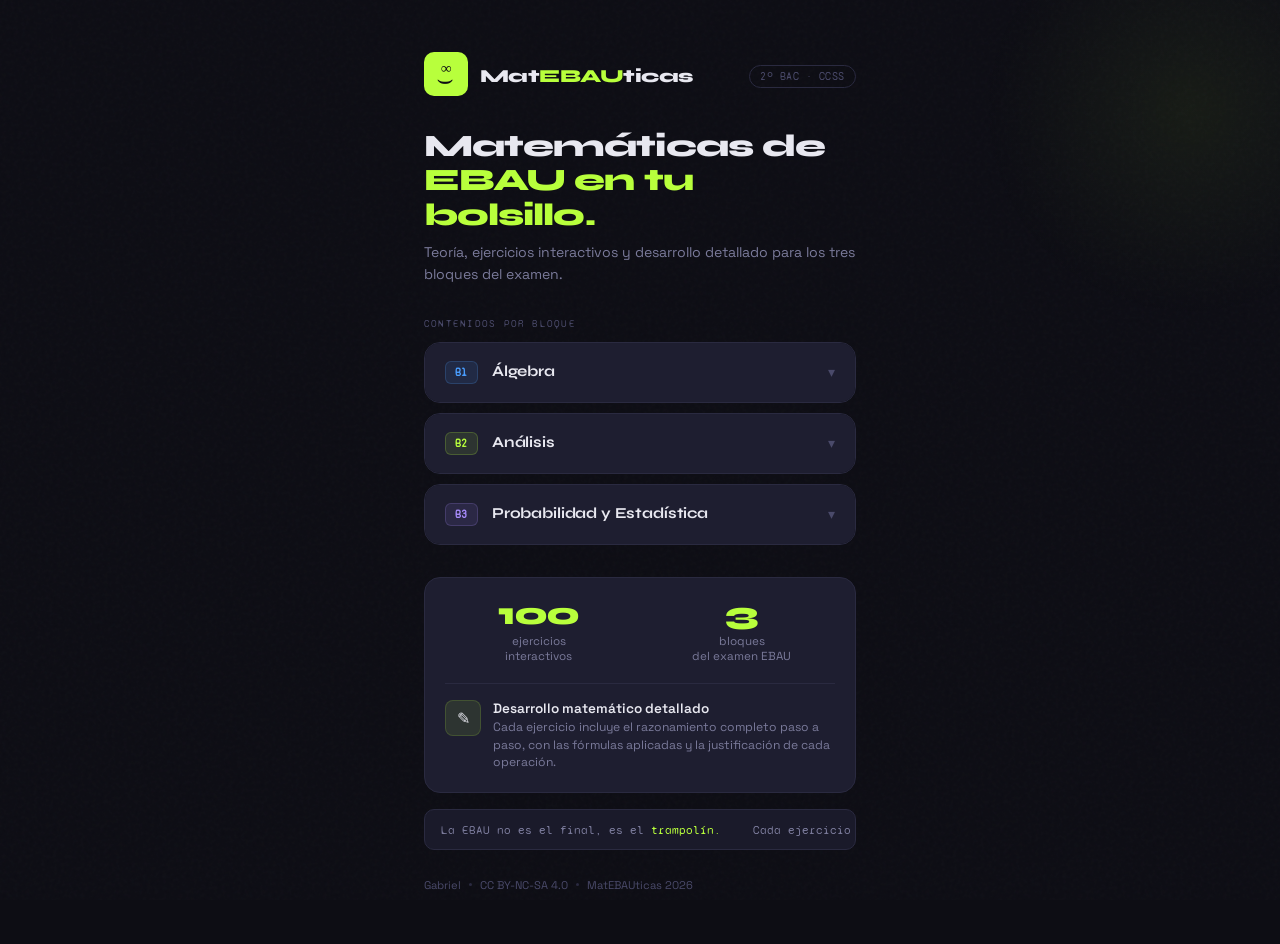
==== index.html @ 19920fd5 "Versión inicial — Probabilidad y Análisis" ====
<!DOCTYPE html>
<html lang="es">
<head>
<meta charset="UTF-8">
<meta name="viewport" content="width=device-width, initial-scale=1.0, maximum-scale=1.0">
<title>MatEBAUticas</title>
<link rel="stylesheet" href="assets/style.css">
<style>
/* ── Estilos exclusivos del Home ── */
:root {
  --bg:        #0d0d14;
  --bg2:       #13131f;
  --bg3:       #1a1a2a;
  --surface:   #1e1e30;
  --border:    #2a2a40;
  --lime:      #b8ff3c;
  --lime-dim:  rgba(184,255,60,0.10);
  --lime-glow: rgba(184,255,60,0.22);
  --text:      #e8e8f0;
  --text-soft: #7a7a9a;
  --text-dim:  #4a4a6a;
  --blue:      #4a9eff;
  --blue-dim:  rgba(74,158,255,0.10);
  --purple:    #a78bfa;
  --purple-dim:rgba(167,139,250,0.10);
  --radius:    16px;
  --radius-sm: 10px;
}

*, *::before, *::after { box-sizing: border-box; margin: 0; padding: 0; }

html, body {
  height: 100%;
  background: var(--bg);
  color: var(--text);
  font-family: 'Space Grotesk', sans-serif;
  -webkit-font-smoothing: antialiased;
  overflow-x: hidden;
}

body::before {
  content: '';
  position: fixed;
  inset: 0;
  background-image: url("data:image/svg+xml,%3Csvg viewBox='0 0 256 256' xmlns='http://www.w3.org/2000/svg'%3E%3Cfilter id='noise'%3E%3CfeTurbulence type='fractalNoise' baseFrequency='0.9' numOctaves='4' stitchTiles='stitch'/%3E%3C/filter%3E%3Crect width='100%25' height='100%25' filter='url(%23noise)' opacity='0.04'/%3E%3C/svg%3E");
  pointer-events: none;
  z-index: 0;
  opacity: 0.6;
}

.glow-blob {
  position: fixed;
  width: 420px;
  height: 420px;
  background: radial-gradient(circle, rgba(184,255,60,0.06) 0%, transparent 70%);
  top: -100px;
  right: -120px;
  border-radius: 50%;
  pointer-events: none;
  z-index: 0;
}

.app {
  position: relative;
  z-index: 1;
  min-height: 100vh;
  padding-bottom: 32px;
  max-width: 480px;
  margin: 0 auto;
}

/* ── HEADER ── */
.header {
  padding: 52px 24px 32px;
  animation: fadeDown 0.6s ease both;
}

.header-top {
  display: flex;
  align-items: center;
  justify-content: space-between;
  margin-bottom: 28px;
}

.logo-mark {
  display: flex;
  align-items: center;
  gap: 12px;
}

/* Logo: infinito + sonrisa */
.logo-icon {
  flex-shrink: 0;
}

.logo-name {
  font-family: 'Syne', sans-serif;
  font-weight: 800;
  font-size: 1.15rem;
  color: var(--text);
  letter-spacing: -0.03em;
  line-height: 1.1;
}

.logo-name span { color: var(--lime); }

.badge-curso {
  font-family: 'Syne Mono', monospace;
  font-size: 0.66rem;
  color: var(--text-dim);
  border: 1px solid var(--border);
  padding: 4px 10px;
  border-radius: 20px;
  letter-spacing: 0.05em;
  white-space: nowrap;
}

.header-title {
  font-family: 'Syne', sans-serif;
  font-size: 1.95rem;
  font-weight: 800;
  line-height: 1.1;
  letter-spacing: -0.03em;
  color: var(--text);
  margin-bottom: 10px;
}

.header-title em {
  font-style: normal;
  color: var(--lime);
}

.header-sub {
  font-size: 0.88rem;
  color: var(--text-soft);
  font-weight: 400;
  line-height: 1.55;
}

/* ── SECTION LABEL ── */
.section-label {
  font-family: 'Syne Mono', monospace;
  font-size: 0.64rem;
  letter-spacing: 0.12em;
  color: var(--text-dim);
  text-transform: uppercase;
  padding: 0 24px;
  margin-bottom: 12px;
}

/* ── BLOQUES ÍNDICE ── */
.bloques {
  padding: 0 24px;
  display: flex;
  flex-direction: column;
  gap: 10px;
  margin-bottom: 32px;
}

.bloque-wrap {
  border-radius: var(--radius);
  overflow: hidden;
  border: 1px solid var(--border);
  animation: fadeUp 0.5s ease both;
}

.bloque-wrap:nth-child(1) { animation-delay: 0.15s; }
.bloque-wrap:nth-child(2) { animation-delay: 0.25s; }
.bloque-wrap:nth-child(3) { animation-delay: 0.35s; }

/* Cabecera del bloque — el botón pulsable */
.bloque-header {
  width: 100%;
  background: var(--surface);
  border: none;
  padding: 18px 20px;
  display: flex;
  align-items: center;
  gap: 14px;
  cursor: pointer;
  text-align: left;
  transition: background 0.18s;
  -webkit-tap-highlight-color: transparent;
}

.bloque-header:active { background: var(--bg3); }

.bloque-num {
  font-family: 'Syne Mono', monospace;
  font-size: 0.7rem;
  font-weight: 700;
  padding: 4px 9px;
  border-radius: 6px;
  flex-shrink: 0;
  letter-spacing: 0.04em;
}

.num-algebra  { background: var(--blue-dim);   color: var(--blue);   border: 1px solid rgba(74,158,255,0.2); }
.num-analisis { background: var(--lime-dim);    color: var(--lime);   border: 1px solid rgba(184,255,60,0.2); }
.num-prob     { background: var(--purple-dim);  color: var(--purple); border: 1px solid rgba(167,139,250,0.2); }

.bloque-info { flex: 1; }

.bloque-title {
  font-family: 'Syne', sans-serif;
  font-size: 0.95rem;
  font-weight: 700;
  color: var(--text);
  letter-spacing: -0.01em;
  display: block;
  margin-bottom: 2px;
}

.bloque-subtitle {
  font-size: 0.73rem;
  color: var(--text-dim);
}

.bloque-chevron {
  color: var(--text-dim);
  font-size: 14px;
  transition: transform 0.3s ease;
  flex-shrink: 0;
}

.bloque-wrap.open .bloque-chevron {
  transform: rotate(180deg);
}

/* Desplegable */
.bloque-body {
  max-height: 0;
  overflow: hidden;
  transition: max-height 0.35s ease;
  background: var(--bg2);
  border-top: 0px solid var(--border);
}

.bloque-wrap.open .bloque-body {
  max-height: 400px;
  border-top-width: 1px;
}

.epigrafes {
  padding: 6px 0 10px;
}

.epigrafe {
  display: flex;
  align-items: center;
  gap: 14px;
  padding: 13px 20px;
  cursor: pointer;
  transition: background 0.15s;
  text-decoration: none;
  -webkit-tap-highlight-color: transparent;
  border-bottom: 1px solid rgba(255,255,255,0.03);
}

.epigrafe:last-child { border-bottom: none; }

.epigrafe:active { background: rgba(255,255,255,0.04); }

.ep-code {
  font-family: 'Syne Mono', monospace;
  font-size: 0.65rem;
  color: var(--text-dim);
  flex-shrink: 0;
  min-width: 28px;
}

.ep-name {
  flex: 1;
  font-size: 0.88rem;
  color: var(--text-soft);
  font-weight: 400;
  line-height: 1.3;
}

.ep-arrow {
  font-size: 12px;
  color: var(--text-dim);
  flex-shrink: 0;
  opacity: 0;
  transition: opacity 0.15s, transform 0.15s;
}

.epigrafe:hover .ep-arrow,
.epigrafe:active .ep-arrow {
  opacity: 1;
  transform: translateX(2px);
}

/* Estado: disponible vs próximamente */
.ep-badge {
  font-family: 'Syne Mono', monospace;
  font-size: 0.58rem;
  padding: 2px 7px;
  border-radius: 20px;
  flex-shrink: 0;
  letter-spacing: 0.04em;
}

.badge-on  { background: rgba(184,255,60,0.1); color: var(--lime); border: 1px solid rgba(184,255,60,0.2); }
.badge-off { background: var(--bg3); color: var(--text-dim); border: 1px solid var(--border); }

/* ── STATS ── */
.stats-section {
  padding: 0 24px;
  margin-bottom: 16px;
  animation: fadeUp 0.5s 0.4s ease both;
}

.stats-card {
  background: var(--surface);
  border: 1px solid var(--border);
  border-radius: var(--radius);
  padding: 20px;
}

.stats-grid {
  display: grid;
  grid-template-columns: 1fr 1fr;
  gap: 16px;
  margin-bottom: 18px;
}

.stat-item { text-align: center; }

.stat-num {
  font-family: 'Syne', sans-serif;
  font-size: 2rem;
  font-weight: 800;
  color: var(--lime);
  display: block;
  letter-spacing: -0.04em;
  line-height: 1;
  margin-bottom: 4px;
}

.stat-lbl {
  font-size: 0.73rem;
  color: var(--text-soft);
  line-height: 1.35;
}

.stats-divider {
  height: 1px;
  background: var(--border);
  margin-bottom: 16px;
}

.stats-feature {
  display: flex;
  align-items: flex-start;
  gap: 12px;
}

.feat-icon {
  width: 36px;
  height: 36px;
  border-radius: 8px;
  background: var(--lime-dim);
  border: 1px solid rgba(184,255,60,0.15);
  display: flex;
  align-items: center;
  justify-content: center;
  font-size: 16px;
  flex-shrink: 0;
}

.feat-text .feat-title {
  font-size: 0.85rem;
  font-weight: 600;
  color: var(--text);
  margin-bottom: 2px;
}

.feat-text .feat-desc {
  font-size: 0.76rem;
  color: var(--text-soft);
  line-height: 1.45;
}

/* ── TICKER ── */
.ticker-wrap {
  margin: 0 24px 28px;
  background: var(--bg3);
  border: 1px solid var(--border);
  border-radius: var(--radius-sm);
  padding: 12px 16px;
  overflow: hidden;
  animation: fadeUp 0.5s 0.45s ease both;
}

.ticker-label {
  font-family: 'Syne Mono', monospace;
  font-size: 0.58rem;
  color: var(--text-dim);
  letter-spacing: 0.1em;
  text-transform: uppercase;
  margin-bottom: 6px;
}

.ticker-track {
  white-space: nowrap;
  display: flex;
  gap: 32px;
  animation: ticker 20s linear infinite;
}

.ticker-item {
  font-family: 'Syne Mono', monospace;
  font-size: 0.78rem;
  color: var(--text-soft);
  flex-shrink: 0;
}

.ticker-item em { font-style: normal; color: var(--lime); }

/* ── AUTHOR ── */
.author-note {
  padding: 0 24px 20px;
  font-size: 0.7rem;
  color: var(--text-dim);
  display: flex;
  align-items: center;
  gap: 8px;
  animation: fadeUp 0.5s 0.5s ease both;
}

.author-dot {
  width: 3px;
  height: 3px;
  border-radius: 50%;
  background: var(--border);
}



/* ── ANIMATIONS ── */
@keyframes fadeDown {
  from { opacity: 0; transform: translateY(-12px); }
  to   { opacity: 1; transform: translateY(0); }
}

@keyframes fadeUp {
  from { opacity: 0; transform: translateY(10px); }
  to   { opacity: 1; transform: translateY(0); }
}

@keyframes ticker {
  from { transform: translateX(0); }
  to   { transform: translateX(-50%); }
}

a.epigrafe {
  text-decoration: none;
  color: inherit;
}

a.epigrafe:visited { color: inherit; }
</style>
</head>
<body>

<div class="glow-blob"></div>

<div class="app">

  <!-- HEADER -->
  <header class="header">
    <div class="header-top">
      <div class="logo-mark">
        <div class="logo-icon">
          <svg width="44" height="44" viewBox="0 0 44 44" fill="none" xmlns="http://www.w3.org/2000/svg">
            <!-- Fondo verde lima -->
            <rect width="44" height="44" rx="10" fill="#b8ff3c"/>
            <!-- Símbolo infinito (ojos) -->
            <text x="22" y="21" text-anchor="middle" font-family="Georgia, serif" font-size="15" font-weight="900" fill="#0d0d14" letter-spacing="-0.5">∞</text>
            <!-- Paréntesis ")" rotado 90° → sonrisa -->
            <text x="22" y="35" text-anchor="middle" font-family="Georgia, serif" font-size="16" font-weight="700" fill="#0d0d14" transform="rotate(90, 22, 30)">)</text>
          </svg>
        </div>
        <div class="logo-name">Mat<span>EBAU</span>ticas</div>
      </div>
      <div class="badge-curso">2º BAC · CCSS</div>
    </div>
    <h1 class="header-title">Matemáticas de<br><em>EBAU en tu bolsillo.</em></h1>
    <p class="header-sub">Teoría, ejercicios interactivos y desarrollo detallado para los tres bloques del examen.</p>
  </header>

  <!-- ÍNDICE DE BLOQUES -->
  <div class="section-label" style="animation: fadeUp 0.5s 0.1s ease both; opacity:0; animation-fill-mode:both;">Contenidos por bloque</div>

  <div class="bloques">

    <!-- BLOQUE 1: ÁLGEBRA -->
    <div class="bloque-wrap" id="bloque-1">
      <button class="bloque-header" onclick="toggleBloque('bloque-1')">
        <span class="bloque-num num-algebra">B1</span>
        <div class="bloque-info">
          <span class="bloque-title">Álgebra</span>
        </div>
        <span class="bloque-chevron">▾</span>
      </button>
      <div class="bloque-body">
        <div class="epigrafes">
          <div class="epigrafe">
            <span class="ep-code">1.1</span>
            <span class="ep-name">Matrices y determinantes</span>
            <span class="ep-badge badge-off">Pronto</span>
            <span class="ep-arrow">→</span>
          </div>
          <div class="epigrafe">
            <span class="ep-code">1.2</span>
            <span class="ep-name">Sistemas de ecuaciones</span>
            <span class="ep-badge badge-off">Pronto</span>
            <span class="ep-arrow">→</span>
          </div>
          <div class="epigrafe">
            <span class="ep-code">1.3</span>
            <span class="ep-name">Programación lineal</span>
            <span class="ep-badge badge-off">Pronto</span>
            <span class="ep-arrow">→</span>
          </div>
        </div>
      </div>
    </div>

    <!-- BLOQUE 2: ANÁLISIS -->
    <div class="bloque-wrap" id="bloque-2">
      <button class="bloque-header" onclick="toggleBloque('bloque-2')">
        <span class="bloque-num num-analisis">B2</span>
        <div class="bloque-info">
          <span class="bloque-title">Análisis</span>
        </div>
        <span class="bloque-chevron">▾</span>
      </button>
      <div class="bloque-body">
        <div class="epigrafes">
          <div class="epigrafe">
            <span class="ep-code">2.1</span>
            <span class="ep-name">Límites y continuidad</span>
            <span class="ep-badge badge-off">Pronto</span>
            <span class="ep-arrow">→</span>
          </div>
          <div class="epigrafe">
            <span class="ep-code">2.2</span>
            <span class="ep-name">Derivadas y aplicaciones</span>
            <span class="ep-badge badge-off">Pronto</span>
            <span class="ep-arrow">→</span>
          </div>
          <a class="epigrafe" href="b2-analisis/2.3-calculo-parametros.html">
            <span class="ep-code">2.3</span>
            <span class="ep-name">Cálculo de parámetros</span>
            <span class="ep-badge badge-on">Disponible</span>
            <span class="ep-arrow">→</span>
          </a>
          <div class="epigrafe">
            <span class="ep-code">2.4</span>
            <span class="ep-name">Integrales y áreas</span>
            <span class="ep-badge badge-off">Pronto</span>
            <span class="ep-arrow">→</span>
          </div>
        </div>
      </div>
    </div>

    <!-- BLOQUE 3: PROBABILIDAD Y ESTADÍSTICA -->
    <div class="bloque-wrap" id="bloque-3">
      <button class="bloque-header" onclick="toggleBloque('bloque-3')">
        <span class="bloque-num num-prob">B3</span>
        <div class="bloque-info">
          <span class="bloque-title">Probabilidad y Estadística</span>
        </div>
        <span class="bloque-chevron">▾</span>
      </button>
      <div class="bloque-body">
        <div class="epigrafes">
          <a class="epigrafe" href="b3-probabilidad/3.1-probabilidad.html">
            <span class="ep-code">3.1</span>
            <span class="ep-name">Probabilidad</span>
            <span class="ep-badge badge-on">Disponible</span>
            <span class="ep-arrow">→</span>
          </a>
          <div class="epigrafe">
            <span class="ep-code">3.2</span>
            <span class="ep-name">Distribución binomial</span>
            <span class="ep-badge badge-off">Pronto</span>
            <span class="ep-arrow">→</span>
          </div>
          <div class="epigrafe">
            <span class="ep-code">3.3</span>
            <span class="ep-name">Inferencia sobre la proporción</span>
            <span class="ep-badge badge-off">Pronto</span>
            <span class="ep-arrow">→</span>
          </div>
          <div class="epigrafe">
            <span class="ep-code">3.4</span>
            <span class="ep-name">Inferencia sobre la media</span>
            <span class="ep-badge badge-off">Pronto</span>
            <span class="ep-arrow">→</span>
          </div>
        </div>
      </div>
    </div>

  </div>

  <!-- STATS -->

  <div class="stats-section">
    <div class="stats-card">
      <div class="stats-grid">
        <div class="stat-item">
          <span class="stat-num">100</span>
          <div class="stat-lbl">ejercicios<br>interactivos</div>
        </div>
        <div class="stat-item">
          <span class="stat-num">3</span>
          <div class="stat-lbl">bloques<br>del examen EBAU</div>
        </div>
      </div>
      <div class="stats-divider"></div>
      <div class="stats-feature">
        <div class="feat-icon">✎</div>
        <div class="feat-text">
          <div class="feat-title">Desarrollo matemático detallado</div>
          <div class="feat-desc">Cada ejercicio incluye el razonamiento completo paso a paso, con las fórmulas aplicadas y la justificación de cada operación.</div>
        </div>
      </div>
    </div>
  </div>

  <!-- MOTIVATIONAL TICKER -->
  <div class="ticker-wrap" style="margin-top: 16px;">
    <div class="ticker-track">
      <span class="ticker-item">La EBAU no es el final, es el <em>trampolín.</em></span>
      <span class="ticker-item">Cada ejercicio que entiendes es un punto <em>que nadie te quita.</em></span>
      <span class="ticker-item">No memorices: <em>comprende.</em> La diferencia se nota en el examen.</span>
      <span class="ticker-item">El pánico al examen desaparece con <em>práctica real.</em></span>
      <span class="ticker-item">Un paso a la vez. <em>Tú puedes con esto.</em></span>
      <span class="ticker-item">La EBAU no es el final, es el <em>trampolín.</em></span>
      <span class="ticker-item">Cada ejercicio que entiendes es un punto <em>que nadie te quita.</em></span>
      <span class="ticker-item">No memorices: <em>comprende.</em> La diferencia se nota en el examen.</span>
      <span class="ticker-item">El pánico al examen desaparece con <em>práctica real.</em></span>
      <span class="ticker-item">Un paso a la vez. <em>Tú puedes con esto.</em></span>
    </div>
  </div>

  <!-- AUTHOR -->
  <div class="author-note">
    <span>Gabriel</span>
    <div class="author-dot"></div>
    <span>CC BY-NC-SA 4.0</span>
    <div class="author-dot"></div>
    <span>MatEBAUticas 2026</span>
  </div>

</div>



<script>
function toggleBloque(id) {
  const wrap = document.getElementById(id);
  const isOpen = wrap.classList.contains('open');
  // cierra todos
  document.querySelectorAll('.bloque-wrap').forEach(w => w.classList.remove('open'));
  // abre el pulsado si estaba cerrado
  if (!isOpen) wrap.classList.add('open');
}
</script>

</body>
</html>
---- assets/style.css ----
/*
  =====================================================
  MatEBAUticas — Hoja de estilos compartida
  Todos los módulos de la app cargan este fichero.
  Si quieres cambiar un color o fuente, cámbialo aquí
  y se actualizará en toda la app automáticamente.
  =====================================================
*/

/* ── IMPORTAR FUENTES ──────────────────────────────
   Space Grotesk: texto general
   Syne:          títulos y números grandes
   Syne Mono:     etiquetas técnicas, códigos, fórmulas
   ─────────────────────────────────────────────────── */
@import url('https://fonts.googleapis.com/css2?family=Space+Grotesk:wght@300;400;500;600;700&family=Syne+Mono&family=Syne:wght@400;700;800&display=swap');

/* ── VARIABLES GLOBALES ────────────────────────────
   Todos los colores y radios de la app están aquí.
   Cambiar --lime cambia el color de acento en toda
   la app de golpe.
   ─────────────────────────────────────────────────── */
:root {
  /* Fondos */
  --bg:          #0d0d14;   /* fondo principal */
  --bg2:         #13131f;   /* fondo secundario */
  --bg3:         #1a1a2a;   /* fondo terciario */
  --surface:     #1e1e30;   /* tarjetas y paneles */
  --border:      #2a2a40;   /* bordes suaves */

  /* Colores de acento */
  --lime:        #b8ff3c;   /* verde lima — acento principal */
  --lime-dim:    rgba(184,255,60,0.10);
  --lime-glow:   rgba(184,255,60,0.22);
  --blue:        #4a9eff;   /* azul — Bloque 1 Álgebra */
  --blue-dim:    rgba(74,158,255,0.10);
  --purple:      #a78bfa;   /* violeta — Bloque 3 Probabilidad */
  --purple-dim:  rgba(167,139,250,0.10);

  /* Texto */
  --text:        #e8e8f0;   /* texto principal */
  --text-soft:   #7a7a9a;   /* texto secundario */
  --text-dim:    #4a4a6a;   /* texto muy suave, etiquetas */

  /* Formas */
  --radius:      16px;      /* bordes redondeados tarjetas */
  --radius-sm:   10px;      /* bordes redondeados elementos pequeños */

  /* Tipografía */
  --font-body:   'Space Grotesk', sans-serif;
  --font-title:  'Syne', sans-serif;
  --font-mono:   'Syne Mono', monospace;
}

/* ── RESET BÁSICO ──────────────────────────────────
   Elimina márgenes y paddings por defecto del
   navegador para partir de cero en todos los
   dispositivos.
   ─────────────────────────────────────────────────── */
*, *::before, *::after {
  box-sizing: border-box;
  margin: 0;
  padding: 0;
}

html, body {
  height: 100%;
  background: var(--bg);
  color: var(--text);
  font-family: var(--font-body);
  -webkit-font-smoothing: antialiased;  /* texto más nítido en iOS/Mac */
  overflow-x: hidden;
  /* Tamaño mínimo de fuente 16px para evitar zoom automático en iOS */
  font-size: 16px;
}

/* ── TEXTURA DE FONDO ──────────────────────────────
   Capa de ruido muy sutil sobre el fondo oscuro.
   Da profundidad sin distraer.
   ─────────────────────────────────────────────────── */
body::before {
  content: '';
  position: fixed;
  inset: 0;
  background-image: url("data:image/svg+xml,%3Csvg viewBox='0 0 256 256' xmlns='http://www.w3.org/2000/svg'%3E%3Cfilter id='noise'%3E%3CfeTurbulence type='fractalNoise' baseFrequency='0.9' numOctaves='4' stitchTiles='stitch'/%3E%3C/filter%3E%3Crect width='100%25' height='100%25' filter='url(%23noise)' opacity='0.04'/%3E%3C/svg%3E");
  pointer-events: none;
  z-index: 0;
  opacity: 0.6;
}

/* ── BRILLO DECORATIVO ─────────────────────────────
   Mancha de luz verde lima en la esquina superior
   derecha. Muy sutil, da ambiente.
   ─────────────────────────────────────────────────── */
.glow-blob {
  position: fixed;
  width: 420px;
  height: 420px;
  background: radial-gradient(circle, rgba(184,255,60,0.06) 0%, transparent 70%);
  top: -100px;
  right: -120px;
  border-radius: 50%;
  pointer-events: none;
  z-index: 0;
}

/* ── CONTENEDOR PRINCIPAL ──────────────────────────
   Todas las páginas envuelven su contenido en un
   div con clase .app. Limita el ancho a 480px
   (tamaño máximo de smartphone) y lo centra.
   ─────────────────────────────────────────────────── */
.app {
  position: relative;
  z-index: 1;
  min-height: 100vh;
  padding-bottom: 32px;
  max-width: 480px;
  margin: 0 auto;
}

/* ── CABECERA DE MÓDULO ────────────────────────────
   Barra superior que aparece en todas las páginas
   interiores (no en el Home). Incluye botón volver
   y título del módulo.
   ─────────────────────────────────────────────────── */
.module-header {
  position: sticky;
  top: 0;
  z-index: 50;
  background: rgba(13,13,20,0.92);
  backdrop-filter: blur(16px);
  -webkit-backdrop-filter: blur(16px);
  border-bottom: 1px solid var(--border);
  padding: 14px 20px;
  display: flex;
  align-items: center;
  gap: 14px;
}

.btn-back {
  width: 36px;
  height: 36px;
  border-radius: 8px;
  background: var(--surface);
  border: 1px solid var(--border);
  color: var(--text-soft);
  font-size: 16px;
  display: flex;
  align-items: center;
  justify-content: center;
  cursor: pointer;
  flex-shrink: 0;
  text-decoration: none;
  transition: background 0.15s, color 0.15s;
  -webkit-tap-highlight-color: transparent;
}

.btn-back:active {
  background: var(--bg3);
  color: var(--text);
}

.module-header-info { flex: 1; }

.module-header-tag {
  font-family: var(--font-mono);
  font-size: 0.6rem;
  color: var(--text-dim);
  letter-spacing: 0.1em;
  text-transform: uppercase;
  display: block;
  margin-bottom: 1px;
}

.module-header-title {
  font-family: var(--font-title);
  font-size: 0.95rem;
  font-weight: 700;
  color: var(--text);
  letter-spacing: -0.01em;
}

/* ── ETIQUETA DE SECCIÓN ───────────────────────────
   Pequeño texto en mayúsculas que precede a
   cada grupo de contenido.
   ─────────────────────────────────────────────────── */
.section-label {
  font-family: var(--font-mono);
  font-size: 0.64rem;
  letter-spacing: 0.12em;
  color: var(--text-dim);
  text-transform: uppercase;
  padding: 0 24px;
  margin-bottom: 12px;
}

/* ── TARJETA GENÉRICA ──────────────────────────────
   Base para cualquier panel de contenido.
   ─────────────────────────────────────────────────── */
.card {
  background: var(--surface);
  border: 1px solid var(--border);
  border-radius: var(--radius);
  padding: 20px;
}

/* ── BADGE DE ESTADO ───────────────────────────────
   Etiquetas "Disponible" / "Pronto"
   ─────────────────────────────────────────────────── */
.badge {
  font-family: var(--font-mono);
  font-size: 0.58rem;
  padding: 2px 7px;
  border-radius: 20px;
  letter-spacing: 0.04em;
}

.badge-on  {
  background: rgba(184,255,60,0.1);
  color: var(--lime);
  border: 1px solid rgba(184,255,60,0.2);
}

.badge-off {
  background: var(--bg3);
  color: var(--text-dim);
  border: 1px solid var(--border);
}

/* ── BOTÓN PRIMARIO ────────────────────────────────
   Botón de acción principal: fondo verde lima,
   texto oscuro. Mínimo 52px de alto para táctil.
   ─────────────────────────────────────────────────── */
.btn-primary {
  display: inline-flex;
  align-items: center;
  justify-content: center;
  gap: 8px;
  min-height: 52px;
  padding: 0 24px;
  background: var(--lime);
  color: var(--bg);
  border: none;
  border-radius: var(--radius-sm);
  font-family: var(--font-body);
  font-size: 0.95rem;
  font-weight: 700;
  cursor: pointer;
  width: 100%;
  transition: opacity 0.15s;
  -webkit-tap-highlight-color: transparent;
  letter-spacing: -0.01em;
}

.btn-primary:active { opacity: 0.85; }

/* ── BOTÓN SECUNDARIO ──────────────────────────────
   Botón de acción secundaria: borde visible,
   fondo transparente.
   ─────────────────────────────────────────────────── */
.btn-secondary {
  display: inline-flex;
  align-items: center;
  justify-content: center;
  gap: 8px;
  min-height: 52px;
  padding: 0 24px;
  background: transparent;
  color: var(--text-soft);
  border: 1.5px solid var(--border);
  border-radius: var(--radius-sm);
  font-family: var(--font-body);
  font-size: 0.95rem;
  font-weight: 500;
  cursor: pointer;
  width: 100%;
  transition: border-color 0.15s, color 0.15s;
  -webkit-tap-highlight-color: transparent;
}

.btn-secondary:active {
  border-color: var(--text-dim);
  color: var(--text);
}

/* ── ANIMACIONES BASE ──────────────────────────────
   Reutilizables en cualquier módulo.
   ─────────────────────────────────────────────────── */
@keyframes fadeDown {
  from { opacity: 0; transform: translateY(-12px); }
  to   { opacity: 1; transform: translateY(0); }
}

@keyframes fadeUp {
  from { opacity: 0; transform: translateY(10px); }
  to   { opacity: 1; transform: translateY(0); }
}

@keyframes fadeIn {
  from { opacity: 0; }
  to   { opacity: 1; }
}

@keyframes pulse {
  0%, 100% { opacity: 1; }
  50%       { opacity: 0.4; }
}

/* ── PIE DE MÓDULO ─────────────────────────────────
   Créditos del autor, aparece al final de cada
   página.
   ─────────────────────────────────────────────────── */
.author-note {
  padding: 0 24px 20px;
  font-size: 0.7rem;
  color: var(--text-dim);
  display: flex;
  align-items: center;
  gap: 8px;
}

.author-dot {
  width: 3px;
  height: 3px;
  border-radius: 50%;
  background: var(--border);
}
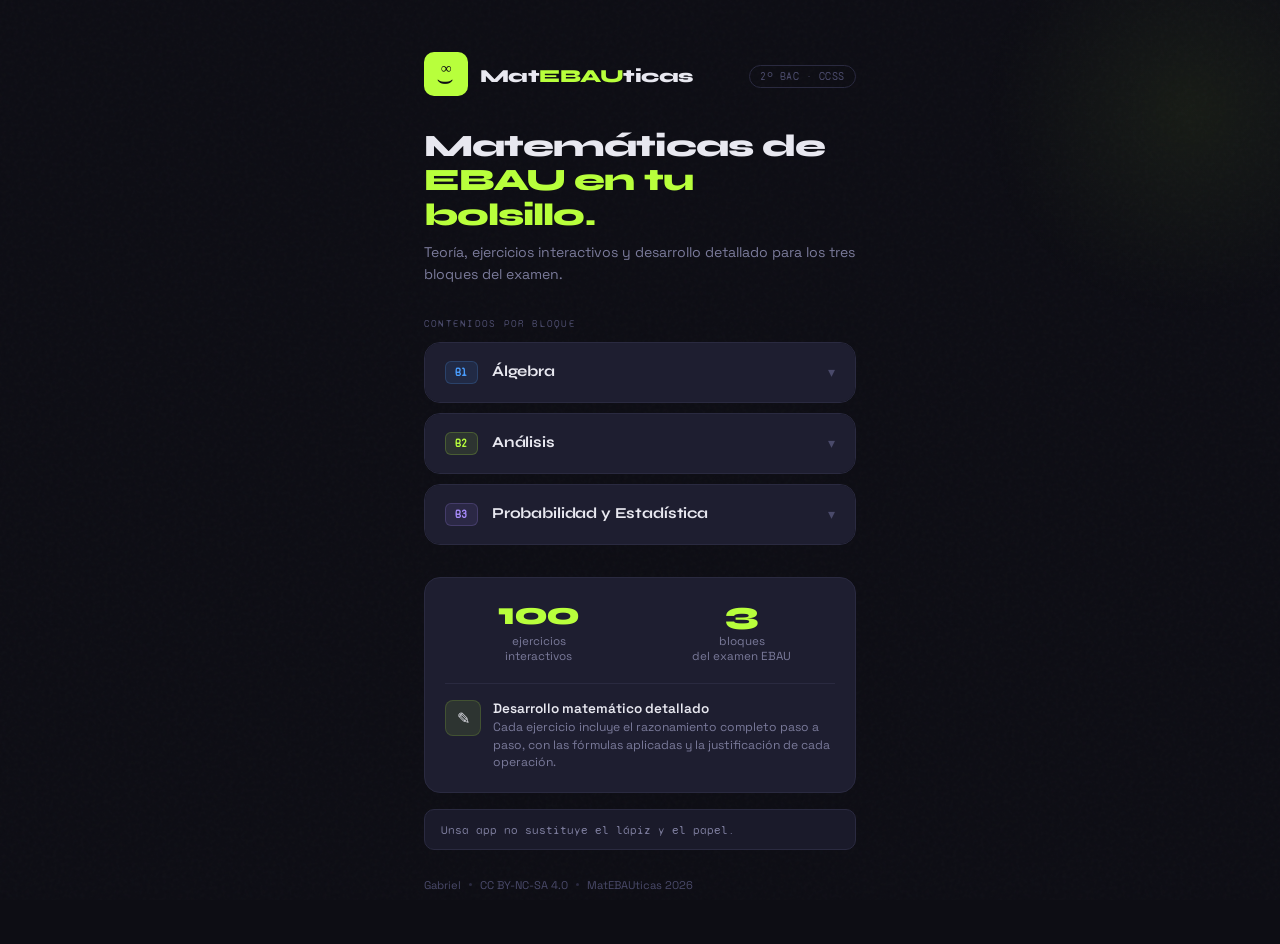
==== commit 719f2ef8: "Update index.html" ====
--- a/index.html
+++ b/index.html
@@ -578,9 +578,21 @@
       </button>
       <div class="bloque-body">
         <div class="epigrafes">
+          <a class="epigrafe" href="b3-probabilidad/3.0-formulario-probabilidad.html">
+            <span class="ep-code">3.0</span>
+            <span class="ep-name">Formulario de Probabilidad</span>
+            <span class="ep-badge badge-on">Disponible</span>
+            <span class="ep-arrow">→</span>
+          </a>
           <a class="epigrafe" href="b3-probabilidad/3.1-probabilidad.html">
             <span class="ep-code">3.1</span>
-            <span class="ep-name">Probabilidad</span>
+            <span class="ep-name">Probabilidad — Venn interactivo</span>
+            <span class="ep-badge badge-on">Disponible</span>
+            <span class="ep-arrow">→</span>
+          </a>
+          <a class="epigrafe" href="b3-probabilidad/3.1b-problemas-probabilidad.html">
+            <span class="ep-code">3.1b</span>
+            <span class="ep-name">Problemas de Probabilidad</span>
             <span class="ep-badge badge-on">Disponible</span>
             <span class="ep-arrow">→</span>
           </a>
@@ -636,16 +648,8 @@
   <!-- MOTIVATIONAL TICKER -->
   <div class="ticker-wrap" style="margin-top: 16px;">
     <div class="ticker-track">
-      <span class="ticker-item">La EBAU no es el final, es el <em>trampolín.</em></span>
-      <span class="ticker-item">Cada ejercicio que entiendes es un punto <em>que nadie te quita.</em></span>
-      <span class="ticker-item">No memorices: <em>comprende.</em> La diferencia se nota en el examen.</span>
-      <span class="ticker-item">El pánico al examen desaparece con <em>práctica real.</em></span>
-      <span class="ticker-item">Un paso a la vez. <em>Tú puedes con esto.</em></span>
-      <span class="ticker-item">La EBAU no es el final, es el <em>trampolín.</em></span>
-      <span class="ticker-item">Cada ejercicio que entiendes es un punto <em>que nadie te quita.</em></span>
-      <span class="ticker-item">No memorices: <em>comprende.</em> La diferencia se nota en el examen.</span>
-      <span class="ticker-item">El pánico al examen desaparece con <em>práctica real.</em></span>
-      <span class="ticker-item">Un paso a la vez. <em>Tú puedes con esto.</em></span>
+      <span class="ticker-item">Unsa app no sustituye el lápiz y el papel.</em></span>
+
     </div>
   </div>
 
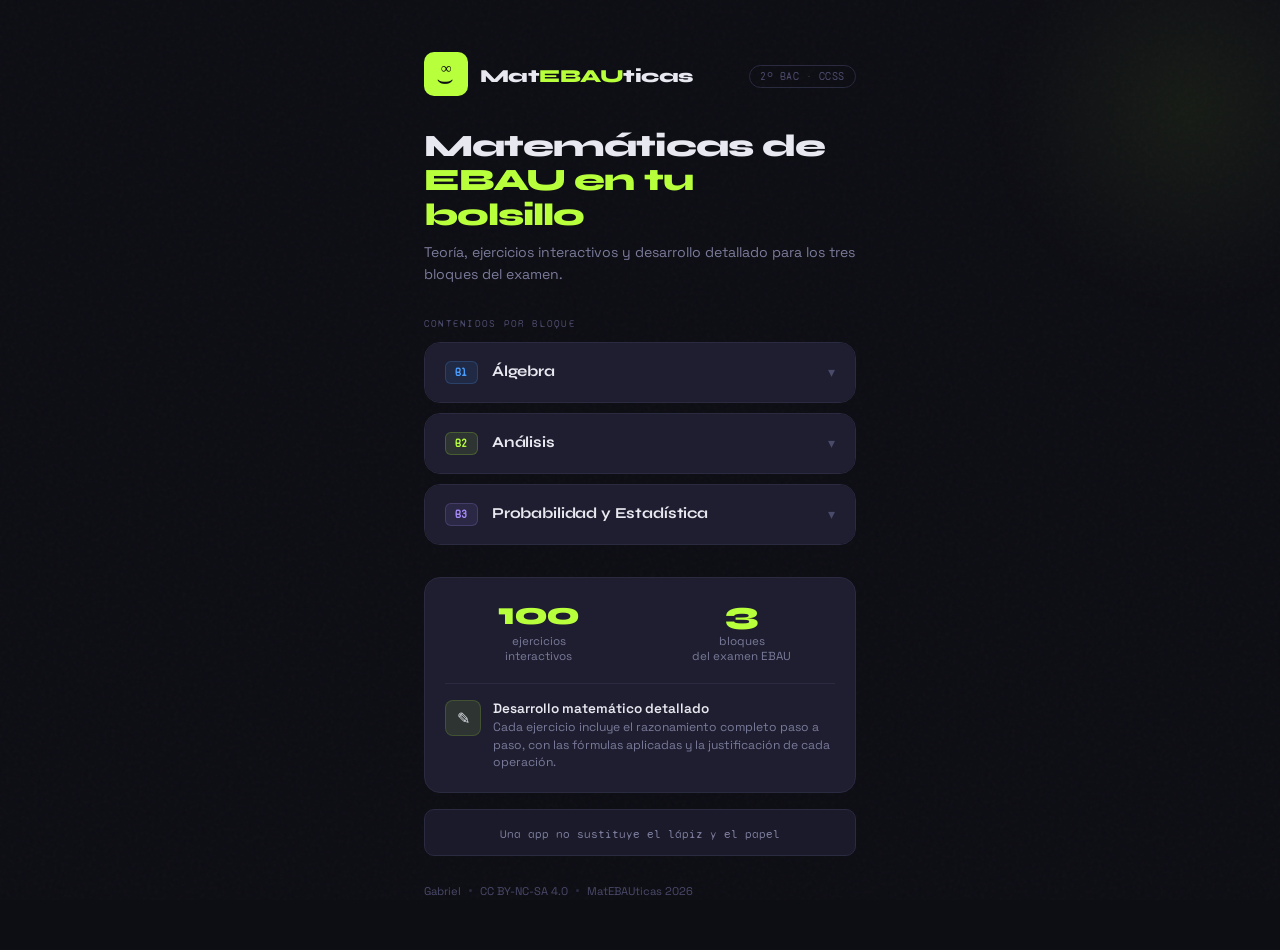
==== commit 01cc4849: "Update index.html" ====
--- a/index.html
+++ b/index.html
@@ -486,7 +486,7 @@
       </div>
       <div class="badge-curso">2º BAC · CCSS</div>
     </div>
-    <h1 class="header-title">Matemáticas de<br><em>EBAU en tu bolsillo.</em></h1>
+    <h1 class="header-title">Matemáticas de<br><em>EBAU en tu bolsillo</em></h1>
     <p class="header-sub">Teoría, ejercicios interactivos y desarrollo detallado para los tres bloques del examen.</p>
   </header>
 
@@ -592,7 +592,13 @@
           </a>
           <a class="epigrafe" href="b3-probabilidad/3.1b-problemas-probabilidad.html">
             <span class="ep-code">3.1b</span>
-            <span class="ep-name">Problemas de Probabilidad</span>
+            <span class="ep-name">Problemas de Probabilidad sin contexto</span>
+            <span class="ep-badge badge-on">Disponible</span>
+            <span class="ep-arrow">→</span>
+          </a>
+          <a class="epigrafe" href="b3-probabilidad/3.1c-problemas-probabilidad-contexto.html">
+            <span class="ep-code">3.1b</span>
+            <span class="ep-name">Problemas de Probabilidad con contexto</span>
             <span class="ep-badge badge-on">Disponible</span>
             <span class="ep-arrow">→</span>
           </a>
@@ -647,9 +653,8 @@
 
   <!-- MOTIVATIONAL TICKER -->
   <div class="ticker-wrap" style="margin-top: 16px;">
-    <div class="ticker-track">
-      <span class="ticker-item">Unsa app no sustituye el lápiz y el papel.</em></span>
-
+    <div class="ticker-track" style="animation: none; display: block; text-align: center;">
+      <span class="ticker-item">Una app no sustituye el lápiz y el papel</span>
     </div>
   </div>
 
@@ -676,6 +681,7 @@
   if (!isOpen) wrap.classList.add('open');
 }
 </script>
-
+<script data-goatcounter="https://gabrielrogo.goatcounter.com/count"
+        async src="//gc.zgo.at/count.js"></script>
 </body>
 </html>
